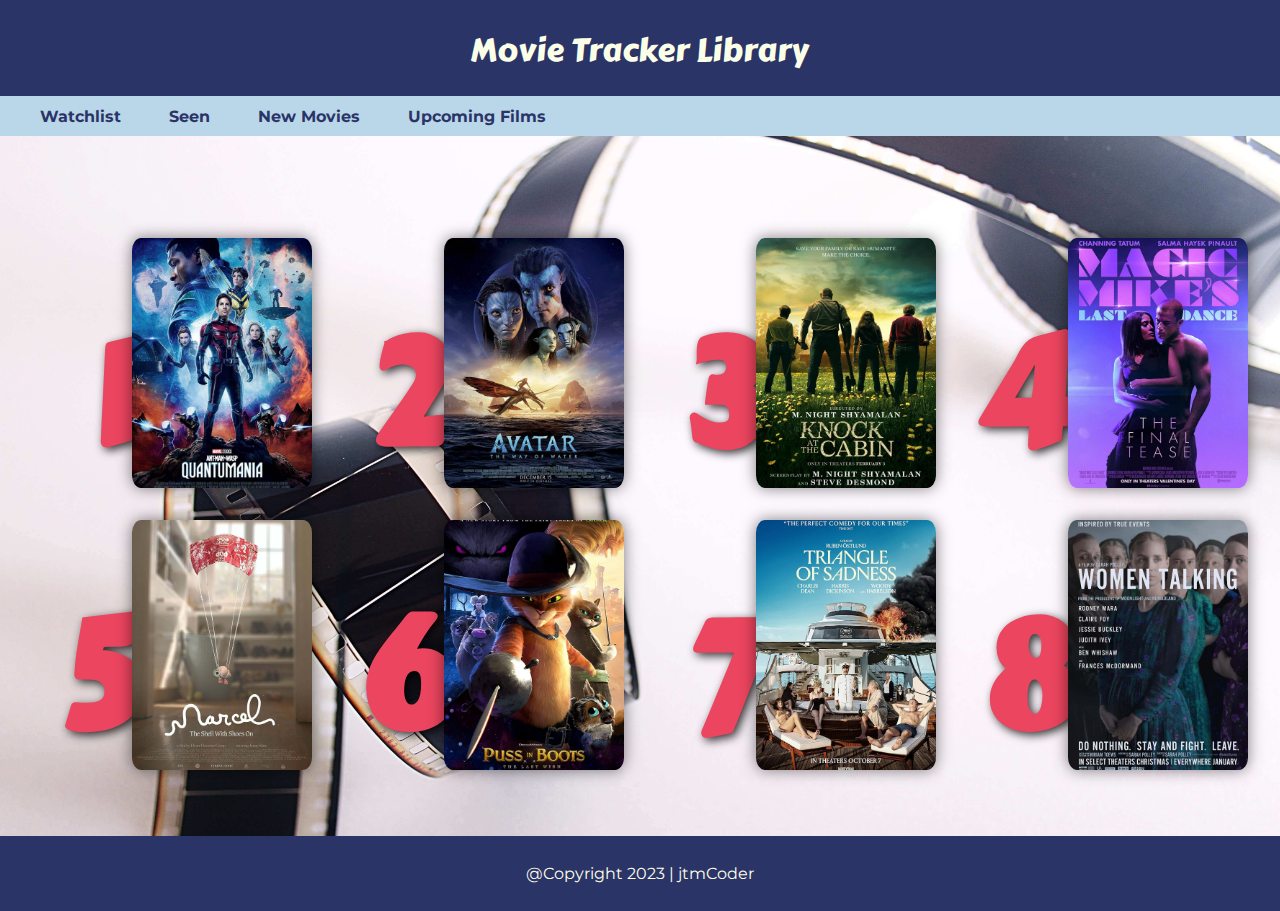
==== pages/new-movies.html @ cdc5ce91 "Center images with responsive adjustments" ====
<!DOCTYPE html>
<html lang="en">
<head>
    <meta charset="UTF-8">
    <meta http-equiv="X-UA-Compatible" content="IE=edge">
    <meta name="viewport" content="width=device-width, initial-scale=1.0">
    <meta name="description" content="A personal project of a movie tracker library. Users can add a movie they've seen and put movies on their watchlist.">
    <meta name="keywords" content="movie, movie traker, virtual library, new movies, upcoming films">
    <link rel="shortcut icon" href="./assets/icons/favicon.ico" type="image/x-icon">
    <link rel="stylesheet" href="../style.css">
    <script src="../script.js" defer></script>
    <title>Document</title>
</head>
<body>
    <header>
        <div class="header-bar">
            <div class="hamburger">
                <span class="bar"></span>
                <span class="bar"></span>
                <span class="bar"></span>
            </div>
            <a href="../index.html" class="header-text">Movie Tracker Library</a>
        </div>        
    </header>
    <nav>
        <div>
            <ul class="nav-menu">
                <li class="nav-item">
                    <a href="#" class="nav-link">Watchlist</a>
                </li>
                <li class="nav-item">
                    <a href="#" class="nav-link">Seen</a>
                </li>
                <li class="nav-item">
                    <a href="#" class="nav-link">New Movies</a>
                </li>
                <li class="nav-item">
                    <a href="./upcoming-films.html" class="nav-link">Upcoming Films</a>
                </li>
            </ul>
        </div>
    </nav>

    <section class="new-movies">
        <div class="new-movies-container">
            <div class="new-movies-container-image">
                <p>1</p>
                <div class="image-box">
                    <img src="../assets/new-movies/ant-man.jpg" alt="Ant man movie poster.">
                </div>
            </div>
            <div class="new-movies-container-image">
                <p>2</p>
                <div class="image-box">
                    <img src="../assets/new-movies/avatar.jpg" alt="Avatar movie poster.">
                </div>
            </div>
            <div class="new-movies-container-image">
                <p>3</p>
                <div class="image-box">
                    <img src="../assets/new-movies/knock-at-the-cabin.jpg" alt="Knock at the cabin movie poster.">
                </div>
            </div>
            <div class="new-movies-container-image">
                <p>4</p>
                <div class="image-box">
                    <img src="../assets/new-movies/magic-mike.jpg" alt="Magic Mike movie poster.">
                </div>
            </div>
            <div class="new-movies-container-image">
                <p>5</p>
                <div class="image-box">
                    <img src="../assets/new-movies/marcel.jpg" alt="Marcel movie poster.">
                </div>
            </div>
            <div class="new-movies-container-image">
                <p>6</p>
                <div class="image-box">
                    <img src="../assets/new-movies/puss-in-boots.jpg" alt="uss in boots movie poster.">
                </div>
            </div>
            <div class="new-movies-container-image">
                <p>7</p>
                <div class="image-box">
                    <img src="../assets/new-movies/triangle-of-sadness.jpg" alt="Triangle of sadness movie poster.">
                </div>
            </div>
            <div class="new-movies-container-image">
                <p>8</p>
                <div class="image-box">
                    <img src="../assets/new-movies/women-talking.jpg" alt="Women Talking movie poster.">
                </div>
            </div>
        </div>
    </section>

    <footer class="footer-container">
        <p>@Copyright 2023 | jtmCoder</p>
    </footer>
</body>
</html>
---- style.css ----
@import url('https://fonts.googleapis.com/css2?family=Carter+One&family=Montserrat:wght@200;500;800;900&display=swap');

:root {
    --dark-blue: #2b3467;
    --light-blue: #bad7e9;
    --dirty-white: #fcffe7;
    --fiery-rose: #eb455f;

    --primary-font: 'Montserrat', sans-serif;
    --accent-font: 'Carter One', cursive;
}

*,
*::before,
*::after {
    box-sizing: border-box;
}

body {
    font-family: var(--primary-font);
    background-color: var(--dirty-white);
    margin: 0;
    padding: 0;
    background-image: url(./assets/other-images/film-background.jpg);
    background-size: cover;
    background-repeat: no-repeat;
    width: 100vw;
    display: flex;
	flex-direction: column;
	min-height: 100vh;
    justify-content: center;
    align-items: center;
}

header {
    background-color: var(--dark-blue);
    color: var(--dirty-white);
    margin-bottom: 50px;
    width: 100vw;
}

li {
    list-style: none;
}

a {
    text-decoration: none;
    color: var(--dirty-white);
}

a:hover,
a:focus {
    color: var(--fiery-rose);
}

.header-bar {
    min-height: 100px;
    display: flex;
    justify-content: center;
    align-items: center;
    padding: 0 24px;
}

.header-text {
    font-family: var(--accent-font);
    font-size: 2rem;
    transition: 0.5s ease;
    flex-basis: 90%;
    text-align: center;
}

.nav-link {
    transition: 0.5s ease;
}

.hamburger {
    display: block;
    cursor: pointer;
    flex-basis: 10%;
    margin-right: 10px;
}

.bar {
    display: block;
    width: 25px;
    height: 3px;
    margin: 5px auto;
    transition: all 0.3s ease-in-out;
    -webkit-transition: all 0.3s ease-in-out;
    background-color: var(--dirty-white);
}

.hamburger.active .bar:nth-child(1) {
    -webkit-transform: rotate(-45deg) translate(-5px, 6px);
    transform: rotate(-45deg) translate(-5px, 6px);
}

.hamburger.active .bar:nth-child(2) {
    opacity: 0;
}

.hamburger.active .bar:nth-child(3) {
    -webkit-transform: rotate(45deg) translate(-5px, -6px);
    transform: rotate(45deg) translate(-5px, -6px);
}

nav {
    width: 100vw;
}

.nav-menu {
    position: fixed;
    left: -100%;
    top: 80px;
    flex-direction: column;
    background-color: var(--dark-blue);
    width: 100%;
    text-align: center;
    transition: 0.3s;
    padding: 20px 6px 0 0;
}

.nav-item {
    margin: 25px 0;
}

.nav-menu.active {
    left: 0;
}

.new-movies-container,
.upcoming-films {
    display: flex;
    flex-wrap: wrap;
    justify-content: center;
    align-items: center;
    margin-bottom: 50px;
    max-width: 1200px;
}

.new-movies-container {
    max-width: 1440px;
}

.new-movies-container-image,
.upcoming-films-container-image {
    display: flex;
    flex-direction: row;
    justify-content: center;
    align-items: center;
    padding: 1em;
}

.new-movies-container-image p {
    font-family: var(--accent-font);
    font-size: 150px;
    font-weight: bold;
    text-shadow: 3px 3px 10px rgba(0,0,0,0.8);
    color: var(--fiery-rose);
    translate: 10px 30px;
    z-index: -1;
    margin: 0;
    min-width: 100px;
    text-align: end;
}

.image-box {
    min-width: 180px;
    height: 250px;
}

img {
    width: 100%;
    height: 100%;
    object-fit: cover;
    border-radius: 5%;
    box-shadow: 0 0 15px 0 rgba(0, 0, 0, 0.5);
}

.footer-container {
    background-color: var(--dark-blue);
    color: var(--dirty-white);
    padding: 20px 0;
    text-align: center;
    height: 75px;
    width: 100vw;
    margin-top: auto;
    display: flex;
    justify-content: center;
    align-items: center;
}

/*-----UPCOMING MOVIES PAGE-------------*/
.year {
    font-family: var(--accent-font);
    font-size: clamp(7rem, 10vw, 8rem);
    font-weight: bold;
    text-shadow: 3px 3px 10px rgba(0,0,0,0.8);
    color: var(--dark-blue);
    margin: 0;
    padding-left: 0.2em;
}

hr {
    width: 95%;
    translate: 0 -15px;
    height: 5px;
    background-color: var(--fiery-rose);
    border: none;
    border-radius: 50%;
}


@media (min-width: 768px) {
    .hamburger {
        display: none;
    }

    .nav-menu {
        display: flex;
        flex-direction: row;
        left: 0;
        top: -70px;
        gap: 3rem;
        background-color: var(--light-blue);
        height: 40px;
        padding: 0 0 0 40px;
        position: relative;
    }

    .nav-item {
        margin: 0;
        align-self: center;
    }

    .nav-link {
        color: var(--dark-blue);
        font-weight: bold;
    }
}
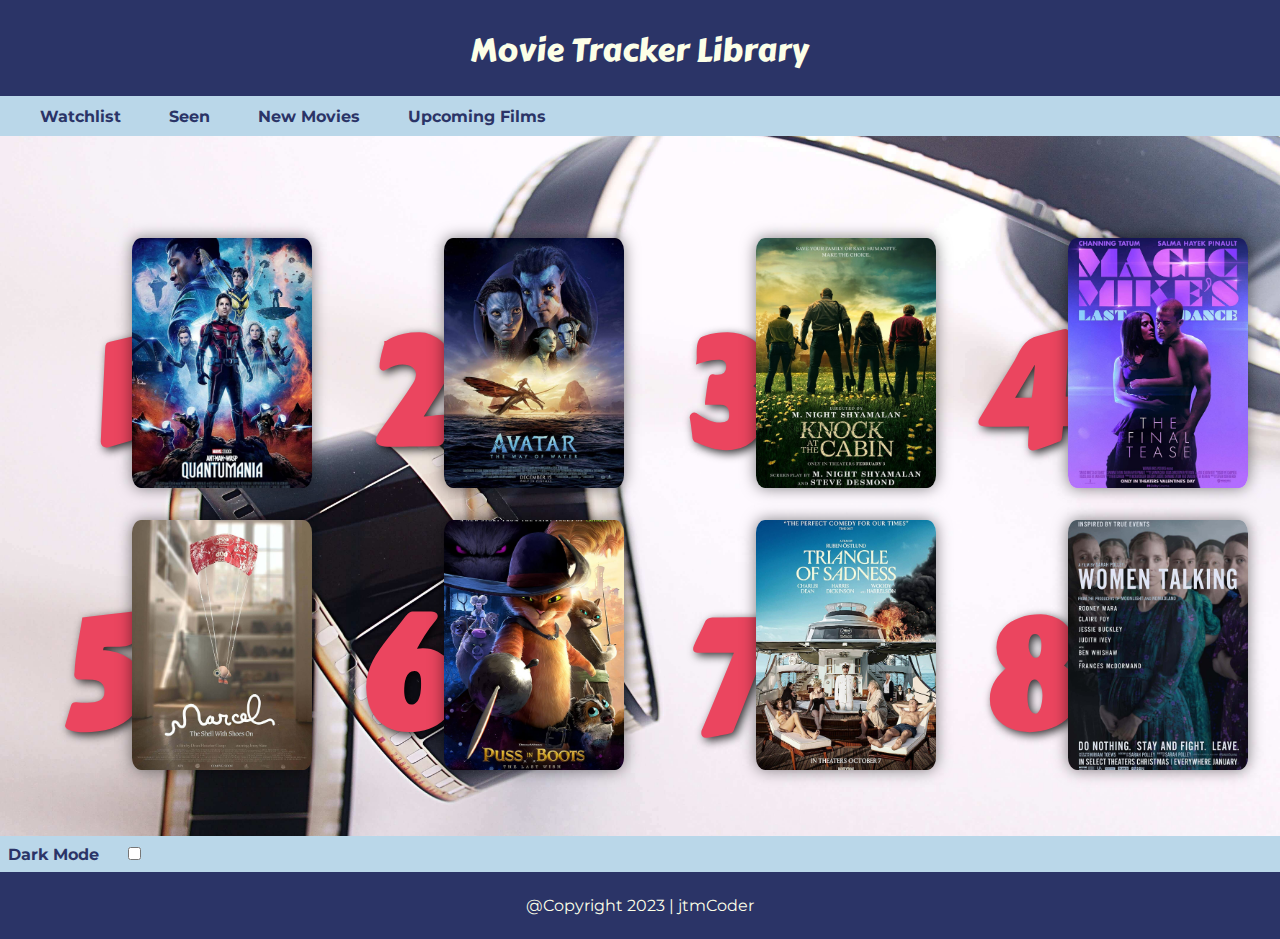
==== commit cb728bcf: "Fix floating plus icon position" ====
--- a/pages/new-movies.html
+++ b/pages/new-movies.html
@@ -6,7 +6,7 @@
     <meta name="viewport" content="width=device-width, initial-scale=1.0">
     <meta name="description" content="A personal project of a movie tracker library. Users can add a movie they've seen and put movies on their watchlist.">
     <meta name="keywords" content="movie, movie traker, virtual library, new movies, upcoming films">
-    <link rel="shortcut icon" href="./assets/icons/favicon.ico" type="image/x-icon">
+    <link rel="shortcut icon" href="../assets/icons/favicon.ico" type="image/x-icon">
     <link rel="stylesheet" href="../style.css">
     <script src="../script.js" defer></script>
     <title>Document</title>
@@ -26,10 +26,10 @@
         <div>
             <ul class="nav-menu">
                 <li class="nav-item">
-                    <a href="#" class="nav-link">Watchlist</a>
+                    <a href="../index.html" class="nav-link">Watchlist</a>
                 </li>
                 <li class="nav-item">
-                    <a href="#" class="nav-link">Seen</a>
+                    <a href="./seen.html" class="nav-link">Seen</a>
                 </li>
                 <li class="nav-item">
                     <a href="#" class="nav-link">New Movies</a>
@@ -94,7 +94,15 @@
         </div>
     </section>
 
+    
+
     <footer class="footer-container">
+        <div class="toggle-container" > Dark Mode
+            <label class="toggle" for="darkmodeToggle" >
+                <input class="toggle__input" type="checkbox" id="darkmodeToggle" onclick="darkmode()">
+                <div class="toggle__fill"></div>
+            </label>
+        </div>
         <p>@Copyright 2023 | jtmCoder</p>
     </footer>
 </body>
--- a/style.css
+++ b/style.css
@@ -110,7 +110,7 @@
 
 .nav-menu {
     position: fixed;
-    left: -100%;
+    right: 100%;
     top: 80px;
     flex-direction: column;
     background-color: var(--dark-blue);
@@ -125,8 +125,19 @@
 }
 
 .nav-menu.active {
-    left: 0;
-}
+    right: 0;
+}
+
+.floating-container img {
+    width: 50px;
+    height: auto;
+    position: fixed;
+    bottom: 115px;
+    right: 15px;
+    filter: invert(42%) sepia(70%) saturate(4276%) hue-rotate(328deg) brightness(98%) contrast(88%);
+}
+
+/*-------NEW MOVIES---------*/
 
 .new-movies-container,
 .upcoming-films {
@@ -165,11 +176,11 @@
 }
 
 .image-box {
-    min-width: 180px;
+    width: 180px;
     height: 250px;
 }
 
-img {
+.image-box img {
     width: 100%;
     height: 100%;
     object-fit: cover;
@@ -180,15 +191,75 @@
 .footer-container {
     background-color: var(--dark-blue);
     color: var(--dirty-white);
-    padding: 20px 0;
     text-align: center;
-    height: 75px;
     width: 100vw;
     margin-top: auto;
     display: flex;
-    justify-content: center;
-    align-items: center;
-}
+    flex-direction: column;
+    justify-content: center;
+    align-items: center;
+}
+
+.footer-container p {
+    padding: 0.5em;
+}
+
+/*---------------------Toggle Button----------------*/
+.toggle-container {
+    font-weight: bold;
+    font-size: 16px;
+    display: flex;
+    align-items: center;
+    gap: 15px;
+    color: var(--dark-blue);
+    background-color: var(--light-blue);
+    width: 100vw;
+    padding: 0.5em;
+}
+
+.toggle {
+    width: 40px;
+    height: 20px;
+    border-radius: 10px;
+    
+    display: inline-block;
+    cursor: pointer;
+}
+
+/* 
+.toggle__input {
+    display: none;
+}
+
+.toggle__fill {
+    position: relative;
+    width: 40px;
+    height: 20px;
+    border-radius: 10px;
+    background: #dddddd;
+    transition: background 0.2s;
+}
+
+.toggle__input:checked~.toggle__fill {
+    background: var(--dark-blue);
+}
+
+.toggle__fill::after {
+    content: "";
+    position: absolute;
+    top: 0;
+    left: 0;
+    height: 20px;
+    width: 20px;
+    background: #ffffff;
+    box-shadow: 0 0 10px rgba(0, 0, 0, 0.25);
+    border-radius: 10px;
+    transition: transform 0.2s;
+}
+
+.toggle__input:checked~.toggle__fill::after {
+    transform: translateX(25px);
+} */
 
 /*-----UPCOMING MOVIES PAGE-------------*/
 .year {
@@ -209,6 +280,7 @@
     border: none;
     border-radius: 50%;
 }
+
 
 
 @media (min-width: 768px) {
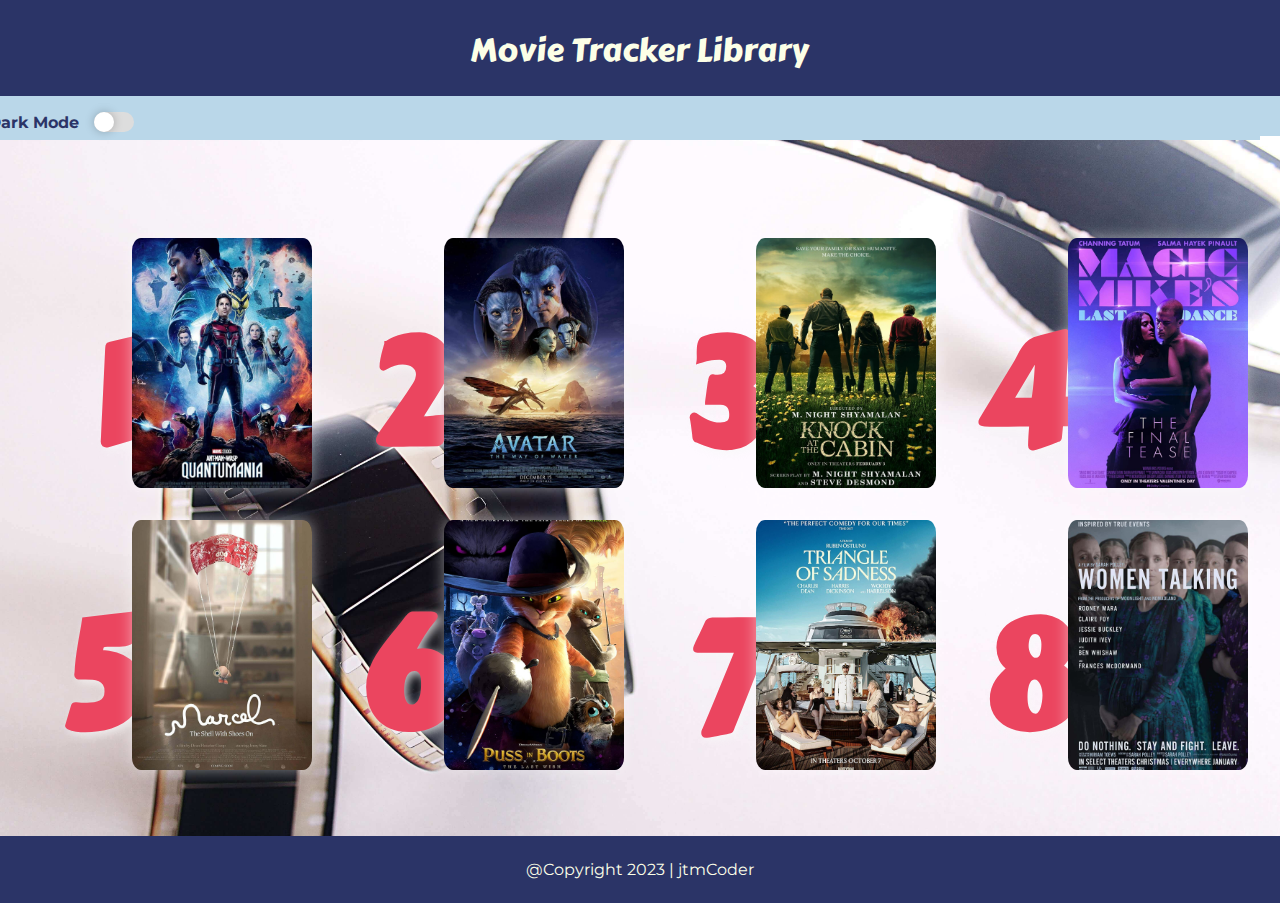
==== commit 8da8011c: "Merge branch 'main' of https://github.com/jtm2021/Movie-Tracker-Library" ====
--- a/pages/new-movies.html
+++ b/pages/new-movies.html
@@ -11,7 +11,7 @@
     <script src="../script.js" defer></script>
     <title>Document</title>
 </head>
-<body>
+<body onload="onload()">
     <header>
         <div class="header-bar">
             <div class="hamburger">
@@ -38,6 +38,12 @@
                     <a href="./upcoming-films.html" class="nav-link">Upcoming Films</a>
                 </li>
             </ul>
+        </div>
+        <div class="toggle-container" > Dark Mode
+            <label class="toggle" for="darkmodeToggle" >
+                <input class="toggle__input" type="checkbox" id="darkmodeToggle" onclick="darkmode()">
+                <div class="toggle__fill"></div>
+            </label>
         </div>
     </nav>
 
--- a/style.css
+++ b/style.css
@@ -26,10 +26,18 @@
     background-repeat: no-repeat;
     width: 100vw;
     display: flex;
-	flex-direction: column;
-	min-height: 100vh;
-    justify-content: center;
-    align-items: center;
+    flex-direction: column;
+    min-height: 100vh;
+    justify-content: center;
+    align-items: center;
+}
+
+body:not(.dark-mode) {
+    background-blend-mode: normal;
+}
+
+.dark-mode {
+    background-blend-mode: exclusion;
 }
 
 header {
@@ -166,7 +174,7 @@
     font-family: var(--accent-font);
     font-size: 150px;
     font-weight: bold;
-    text-shadow: 3px 3px 10px rgba(0,0,0,0.8);
+    text-shadow: 3px 3px 10px rgba(248, 248, 248, 0.8);
     color: var(--fiery-rose);
     translate: 10px 30px;
     z-index: -1;
@@ -185,7 +193,7 @@
     height: 100%;
     object-fit: cover;
     border-radius: 5%;
-    box-shadow: 0 0 15px 0 rgba(0, 0, 0, 0.5);
+    box-shadow: 0 0 15px 0 rgba(255, 255, 255, 0.5);
 }
 
 .footer-container {
@@ -266,7 +274,7 @@
     font-family: var(--accent-font);
     font-size: clamp(7rem, 10vw, 8rem);
     font-weight: bold;
-    text-shadow: 3px 3px 10px rgba(0,0,0,0.8);
+    text-shadow: 3px 3px 10px rgba(0, 0, 0, 0.8);
     color: var(--dark-blue);
     margin: 0;
     padding-left: 0.2em;
@@ -281,6 +289,80 @@
     border-radius: 50%;
 }
 
+.nav-menu {
+    display: flex;
+    flex-direction: row;
+    left: 0;
+    top: -70px;
+    gap: 3rem;
+    background-color: var(--light-blue);
+    height: 40px;
+    padding: 0 0 0 40px;
+    position: relative;
+}
+
+.nav-item {
+    display: none;
+}
+
+
+
+/*-----------------TOGGLE BUTTON--------------------*/
+
+.toggle-container {
+    position: fixed;
+    right: 20px;
+    top: 104px;
+    font-weight: bold;
+    font-size: 16px;
+    display: flex;
+    align-items: center;
+    gap: 15px;
+    color: var(--dark-blue)
+}
+
+.toggle {
+    width: 40px;
+    height: 20px;
+    border-radius: 10px;
+
+    display: inline-block;
+    cursor: pointer;
+}
+
+.toggle__input {
+    display: none;
+}
+
+.toggle__fill {
+    position: relative;
+    width: 40px;
+    height: 20px;
+    border-radius: 10px;
+    background: #dddddd;
+    transition: background 0.2s;
+}
+
+.toggle__input:checked~.toggle__fill {
+    background: var(--dark-blue);
+}
+
+.toggle__fill::after {
+    content: "";
+    position: absolute;
+    top: 0;
+    left: 0;
+    height: 20px;
+    width: 20px;
+    background: #ffffff;
+    box-shadow: 0 0 10px rgba(0, 0, 0, 0.25);
+    border-radius: 10px;
+    transition: transform 0.2s;
+}
+
+.toggle__input:checked~.toggle__fill::after {
+    transform: translateX(25px);
+}
 
 
 @media (min-width: 768px) {
@@ -288,21 +370,10 @@
         display: none;
     }
 
-    .nav-menu {
-        display: flex;
-        flex-direction: row;
-        left: 0;
-        top: -70px;
-        gap: 3rem;
-        background-color: var(--light-blue);
-        height: 40px;
-        padding: 0 0 0 40px;
-        position: relative;
-    }
-
     .nav-item {
         margin: 0;
         align-self: center;
+        display: flex;
     }
 
     .nav-link {
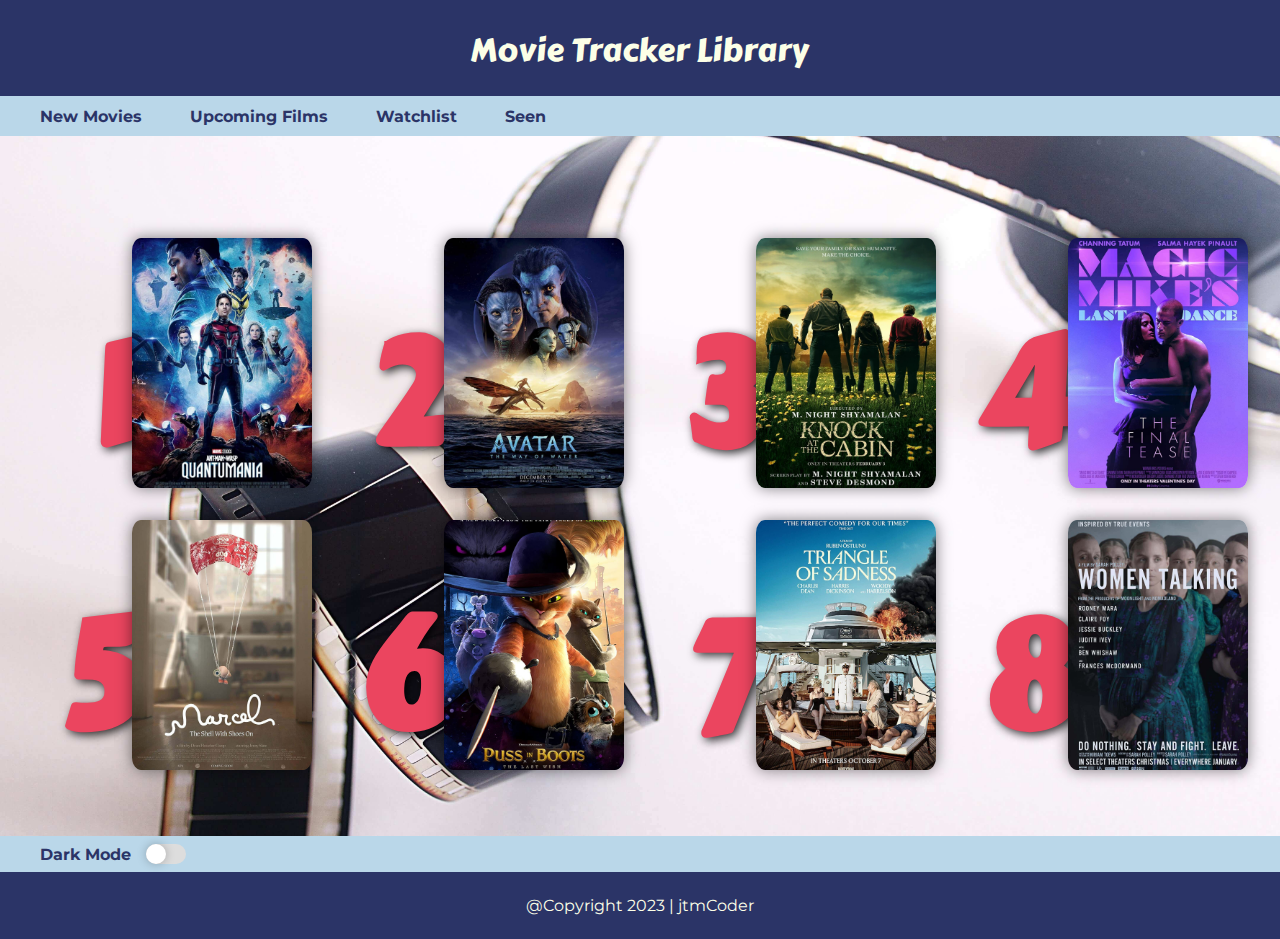
==== commit 423b7e06: "Fix dark mode bug with index page" ====
--- a/pages/new-movies.html
+++ b/pages/new-movies.html
@@ -26,24 +26,18 @@
         <div>
             <ul class="nav-menu">
                 <li class="nav-item">
+                    <a href="#" class="nav-link">New Movies</a>
+                </li>
+                <li class="nav-item">
+                    <a href="./upcoming-films.html" class="nav-link">Upcoming Films</a>
+                </li>
+                <li class="nav-item">
                     <a href="../index.html" class="nav-link">Watchlist</a>
                 </li>
                 <li class="nav-item">
                     <a href="./seen.html" class="nav-link">Seen</a>
                 </li>
-                <li class="nav-item">
-                    <a href="#" class="nav-link">New Movies</a>
-                </li>
-                <li class="nav-item">
-                    <a href="./upcoming-films.html" class="nav-link">Upcoming Films</a>
-                </li>
             </ul>
-        </div>
-        <div class="toggle-container" > Dark Mode
-            <label class="toggle" for="darkmodeToggle" >
-                <input class="toggle__input" type="checkbox" id="darkmodeToggle" onclick="darkmode()">
-                <div class="toggle__fill"></div>
-            </label>
         </div>
     </nav>
 
--- a/style.css
+++ b/style.css
@@ -26,8 +26,8 @@
     background-repeat: no-repeat;
     width: 100vw;
     display: flex;
-    flex-direction: column;
-    min-height: 100vh;
+	flex-direction: column;
+	min-height: 100vh;
     justify-content: center;
     align-items: center;
 }
@@ -174,7 +174,7 @@
     font-family: var(--accent-font);
     font-size: 150px;
     font-weight: bold;
-    text-shadow: 3px 3px 10px rgba(248, 248, 248, 0.8);
+    text-shadow: 3px 3px 10px rgba(0,0,0,0.8);
     color: var(--fiery-rose);
     translate: 10px 30px;
     z-index: -1;
@@ -193,7 +193,7 @@
     height: 100%;
     object-fit: cover;
     border-radius: 5%;
-    box-shadow: 0 0 15px 0 rgba(255, 255, 255, 0.5);
+    box-shadow: 0 0 15px 0 rgba(0, 0, 0, 0.5);
 }
 
 .footer-container {
@@ -222,7 +222,7 @@
     color: var(--dark-blue);
     background-color: var(--light-blue);
     width: 100vw;
-    padding: 0.5em;
+    padding: 0.5em 0.5em 0.5em 40px;
 }
 
 .toggle {
@@ -234,10 +234,11 @@
     cursor: pointer;
 }
 
-/* 
+
 .toggle__input {
     display: none;
 }
+
 
 .toggle__fill {
     position: relative;
@@ -274,7 +275,7 @@
     font-family: var(--accent-font);
     font-size: clamp(7rem, 10vw, 8rem);
     font-weight: bold;
-    text-shadow: 3px 3px 10px rgba(0, 0, 0, 0.8);
+    text-shadow: 3px 3px 10px rgba(0,0,0,0.8);
     color: var(--dark-blue);
     margin: 0;
     padding-left: 0.2em;
@@ -289,80 +290,6 @@
     border-radius: 50%;
 }
 
-.nav-menu {
-    display: flex;
-    flex-direction: row;
-    left: 0;
-    top: -70px;
-    gap: 3rem;
-    background-color: var(--light-blue);
-    height: 40px;
-    padding: 0 0 0 40px;
-    position: relative;
-}
-
-.nav-item {
-    display: none;
-}
-
-
-
-/*-----------------TOGGLE BUTTON--------------------*/
-
-.toggle-container {
-    position: fixed;
-    right: 20px;
-    top: 104px;
-    font-weight: bold;
-    font-size: 16px;
-    display: flex;
-    align-items: center;
-    gap: 15px;
-    color: var(--dark-blue)
-}
-
-.toggle {
-    width: 40px;
-    height: 20px;
-    border-radius: 10px;
-
-    display: inline-block;
-    cursor: pointer;
-}
-
-.toggle__input {
-    display: none;
-}
-
-.toggle__fill {
-    position: relative;
-    width: 40px;
-    height: 20px;
-    border-radius: 10px;
-    background: #dddddd;
-    transition: background 0.2s;
-}
-
-.toggle__input:checked~.toggle__fill {
-    background: var(--dark-blue);
-}
-
-.toggle__fill::after {
-    content: "";
-    position: absolute;
-    top: 0;
-    left: 0;
-    height: 20px;
-    width: 20px;
-    background: #ffffff;
-    box-shadow: 0 0 10px rgba(0, 0, 0, 0.25);
-    border-radius: 10px;
-    transition: transform 0.2s;
-}
-
-.toggle__input:checked~.toggle__fill::after {
-    transform: translateX(25px);
-}
 
 
 @media (min-width: 768px) {
@@ -370,10 +297,21 @@
         display: none;
     }
 
+    .nav-menu {
+        display: flex;
+        flex-direction: row;
+        left: 0;
+        top: -70px;
+        gap: 3rem;
+        background-color: var(--light-blue);
+        height: 40px;
+        padding: 0 0 0 40px;
+        position: relative;
+    }
+
     .nav-item {
         margin: 0;
         align-self: center;
-        display: flex;
     }
 
     .nav-link {
